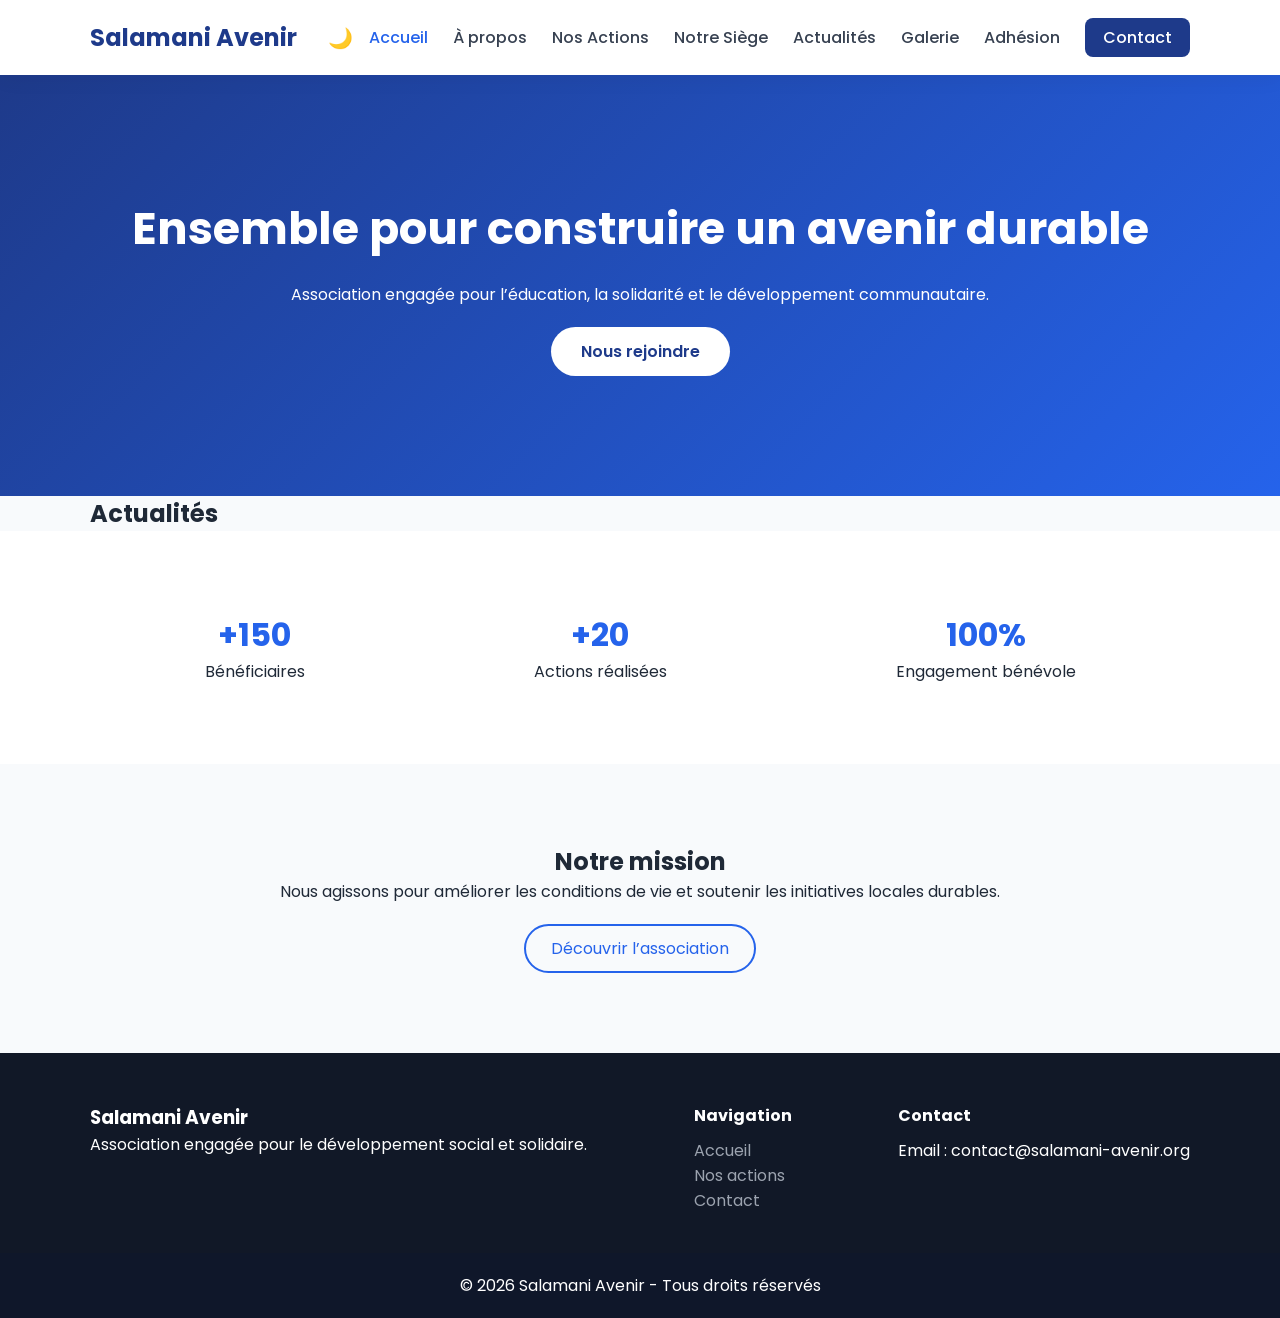
==== index.html @ 1fcb912e "Add files via upload Site officiel de l’association Salamani Avenir, présentant ses missions, action" ====
<!DOCTYPE html>
<html lang="fr">
<head>
<meta charset="UTF-8">
<meta name="viewport" content="width=device-width, initial-scale=1.0">
<title>Salamani Avenir | Association</title>
<link rel="stylesheet" href="style.css">
<link href="https://fonts.googleapis.com/css2?family=Poppins:wght@300;400;600;700&display=swap" rel="stylesheet">
</head>

<body>

<header class="header">
    <div class="container nav-container">
        <div class="logo">Salamani Avenir</div>
        <div class="menu-toggle" id="menu-toggle">☰</div>
        <button id="dark-mode-toggle" class="dark-btn">🌙</button>
        <nav>
            <ul id="nav-links">
                <li><a href="index.html" class="active">Accueil</a></li>
                <li><a href="a propos.html">À propos</a></li>
                <li><a href="actions.html">Nos Actions</a></li>
                <li><a href="siege.html">Notre Siège</a></li>
                <li><a href="actualites.html">Actualités</a></li>
                <li><a href="galerie.html">Galerie</a></li>
                <li><a href="adhesion.html">Adhésion</a></li>
                <li><a href="contact.html" class="btn-nav">Contact</a></li>
            </ul>
        </nav>
    </div>
</header>

<section class="hero">
    <div class="container hero-content fade-in">
        <h1>Ensemble pour construire un avenir durable</h1>
        <p>Association engagée pour l’éducation, la solidarité et le développement communautaire.</p>
        <a href="contact.html" class="btn">Nous rejoindre</a>
    </div>
</section>

<section class="home-news fade-in">
    <div class="container">
        <h2>Actualités</h2>
        <ul id="news-display"></ul>
    </div>
</section>

<section class="stats fade-in">
    <div class="container stats-grid">
        <div class="stat">
            <h2>+150</h2>
            <p>Bénéficiaires</p>
        </div>
        <div class="stat">
            <h2>+20</h2>
            <p>Actions réalisées</p>
        </div>
        <div class="stat">
            <h2>100%</h2>
            <p>Engagement bénévole</p>
        </div>
    </div>
</section>

<section class="preview fade-in">
    <div class="container">
        <h2>Notre mission</h2>
        <p>Nous agissons pour améliorer les conditions de vie et soutenir les initiatives locales durables.</p>
        <a href="apropos.html" class="btn-secondary">Découvrir l’association</a>
    </div>
</section>

<footer>
    <div class="container footer-grid">
        <div>
            <h3>Salamani Avenir</h3>
            <p>Association engagée pour le développement social et solidaire.</p>
        </div>
        <div>
            <h4>Navigation</h4>
            <p><a href="index.html">Accueil</a></p>
            <p><a href="actions.html">Nos actions</a></p>
            <p><a href="contact.html">Contact</a></p>
        </div>
        <div>
            <h4>Contact</h4>
            <p>Email : contact@salamani-avenir.org</p>
        </div>
    </div>
    <div class="copyright">
        © 2026 Salamani Avenir - Tous droits réservés
    </div>
</footer>

<script src="script.js"></script>
</body>
</html>
---- style.css ----
* {
    margin: 0;
    padding: 0;
    box-sizing: border-box;
}

body {
    font-family: 'Poppins', sans-serif;
    background: #f8fafc;
    color: #1f2937;
}

.container {
    width: 90%;
    max-width: 1100px;
    margin: auto;
}

/* HEADER */
.header {
    background: white;
    box-shadow: 0 4px 20px rgba(0,0,0,0.05);
    position: sticky;
    top: 0;
    z-index: 1000;
}

.nav-container {
    display: flex;
    justify-content: space-between;
    align-items: center;
    padding: 20px 0;
}

.logo {
    font-size: 1.5rem;
    font-weight: 700;
    color: #1e3a8a;
}

nav ul {
    display: flex;
    gap: 25px;
    list-style: none;
}

nav a {
    text-decoration: none;
    color: #374151;
    font-weight: 500;
    transition: 0.3s;
}

nav a:hover {
    color: #2563eb;
}

.active {
    color: #2563eb;
}

.btn-nav {
    background: #1e3a8a;
    color: white;
    padding: 8px 18px;
    border-radius: 8px;
}

/* HERO */
.hero {
    background: linear-gradient(135deg, #1e3a8a, #2563eb);
    color: white;
    padding: 120px 0;
    text-align: center;
}

.hero h1 {
    font-size: 2.8rem;
    margin-bottom: 20px;
}

.btn {
    display: inline-block;
    margin-top: 20px;
    background: white;
    color: #1e3a8a;
    padding: 12px 30px;
    border-radius: 30px;
    text-decoration: none;
    font-weight: 600;
    transition: 0.3s;
}

.btn:hover {
    transform: translateY(-3px);
}

.btn-secondary {
    display: inline-block;
    margin-top: 20px;
    padding: 10px 25px;
    border: 2px solid #2563eb;
    border-radius: 25px;
    text-decoration: none;
    color: #2563eb;
}

/* STATS */
.stats {
    padding: 80px 0;
    background: white;
}

.stats-grid {
    display: flex;
    justify-content: space-around;
    text-align: center;
}

.stat h2 {
    font-size: 2rem;
    color: #2563eb;
}

/* PREVIEW */
.preview {
    padding: 80px 0;
    text-align: center;
}

/* FOOTER */
footer {
    background: #111827;
    color: white;
    padding-top: 50px;
}

.footer-grid {
    display: flex;
    justify-content: space-between;
    gap: 40px;
}

.footer-grid h4 {
    margin-bottom: 10px;
}

footer a {
    color: #9ca3af;
    text-decoration: none;
}

footer a:hover {
    color: white;
}

.copyright {
    text-align: center;
    padding: 20px;
    margin-top: 40px;
    background: #0f172a;
}

/* RESPONSIVE */
.menu-toggle {
    display: none;
    font-size: 28px;
    cursor: pointer;
}

@media (max-width: 768px) {
    nav ul {
        flex-direction: column;
        position: absolute;
        top: 80px;
        right: 20px;
        background: white;
        padding: 20px;
        display: none;
        box-shadow: 0 5px 20px rgba(0,0,0,0.1);
    }

    nav ul.active {
        display: flex;
    }

    .menu-toggle {
        display: block;
    }

    .stats-grid,
    .footer-grid {
        flex-direction: column;
        text-align: center;
    }
}

/* ANIMATION */
.fade-in {
    opacity: 0;
    transform: translateY(30px);
    transition: all 0.8s ease;
}

.fade-in.visible {
    opacity: 1;
    transform: translateY(0);
}


.page-hero {
    padding: 80px 0;
    background: #2563eb;
    color: white;
    text-align: center;
}

.siege-grid {
    display: flex;
    gap: 40px;
    padding: 80px 0;
}

.siege-info {
    flex: 1;
}

.map-container {
    flex: 1;
}

.form-section {
    padding: 80px 0;
}

.news-grid {
    display: flex;
    gap: 30px;
    padding: 80px 0;
}

.news-card {
    background: white;
    padding: 25px;
    border-radius: 10px;
    box-shadow: 0 5px 20px rgba(0,0,0,0.08);
}

.gallery-grid {
    display: grid;
    grid-template-columns: repeat(auto-fit, minmax(250px, 1fr));
    gap: 15px;
    padding: 80px 0;
}

.gallery-grid img {
    width: 100%;
    border-radius: 10px;
    transition: 0.3s;
}

.gallery-grid img:hover {
    transform: scale(1.05);
}

.about-grid,
.actions-grid {
    display: grid;
    grid-template-columns: repeat(auto-fit, minmax(280px, 1fr));
    gap: 40px;
    padding: 80px 0;
}

.action-card,
.value-card {
    background: white;
    padding: 25px;
    border-radius: 12px;
    box-shadow: 0 5px 20px rgba(0,0,0,0.08);
    transition: 0.3s;
}

.action-card:hover {
    transform: translateY(-5px);
}


/* BOUTON MODE SOMBRE */
.dark-btn {
    background: none;
    border: none;
    font-size: 20px;
    cursor: pointer;
    margin-left: 15px;
}

/* MODE SOMBRE */
body.dark-mode {
    background: #0f172a;
    color: #f1f5f9;
}

body.dark-mode .header {
    background: #1e293b;
}

body.dark-mode .action-card,
body.dark-mode .value-card,
body.dark-mode .news-card {
    background: #1e293b;
    color: #f1f5f9;
}

body.dark-mode footer {
    background: #020617;
}

body.dark-mode nav a {
    color: #f1f5f9;
}

body.dark-mode .page-hero {
    background: #1e293b;
}
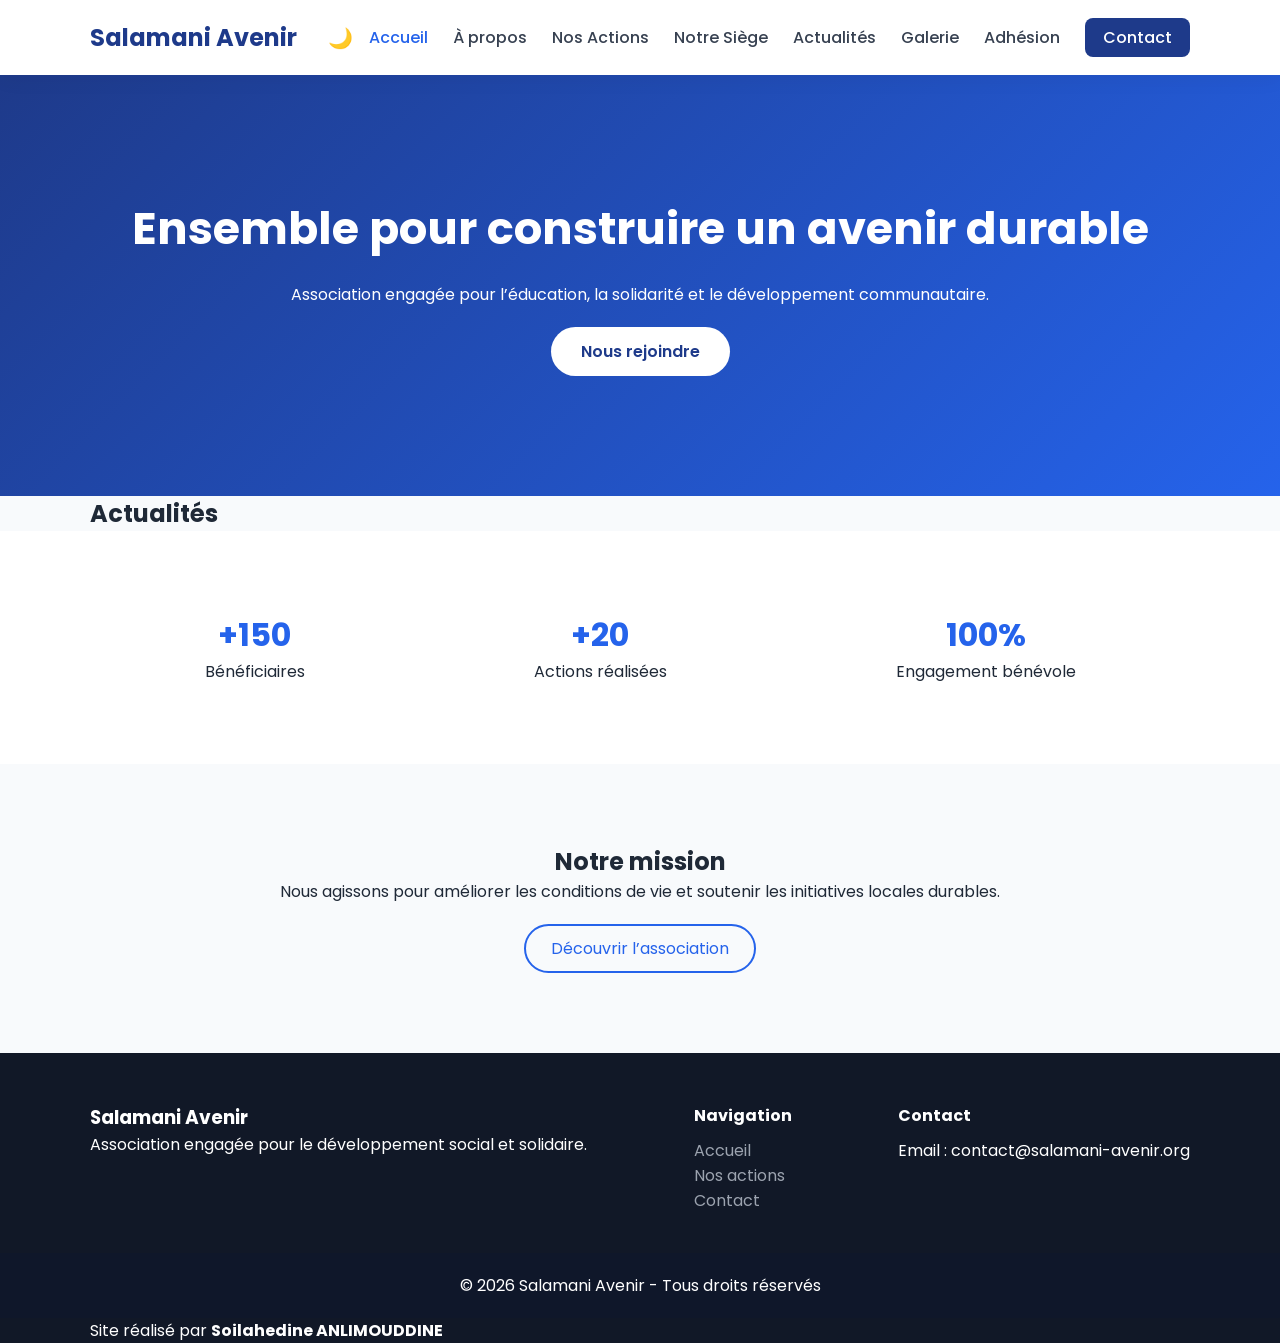
==== commit 58fd7411: "Update index.html modification page index" ====
--- a/index.html
+++ b/index.html
@@ -66,7 +66,7 @@
     <div class="container">
         <h2>Notre mission</h2>
         <p>Nous agissons pour améliorer les conditions de vie et soutenir les initiatives locales durables.</p>
-        <a href="apropos.html" class="btn-secondary">Découvrir l’association</a>
+        <a href="a propos.html" class="btn-secondary">Découvrir l’association</a>
     </div>
 </section>
 
@@ -90,8 +90,15 @@
     <div class="copyright">
         © 2026 Salamani Avenir - Tous droits réservés
     </div>
+    <div class=" container footer-content">
+        <p class="credit">
+      Site réalisé par <strong>Soilahedine ANLIMOUDDINE</strong>
 </footer>
 
 <script src="script.js"></script>
 </body>
-</html>+
+</html>
+
+
+
--- a/style.css
+++ b/style.css
@@ -324,7 +324,223 @@
 }
 
 
-
-
-
-
+.grid-actualites {
+  display: grid;
+  gap: 20px;
+  padding: 20px;
+}
+
+.carte {
+  background: #ffffff;
+  padding: 20px;
+  border-radius: 12px;
+  box-shadow: 0 4px 10px rgba(0,0,0,0.1);
+  transition: 0.3s;
+}
+
+.carte:hover {
+  transform: translateY(-5px);
+}
+
+
+.form-pro {
+  max-width: 500px;
+  margin: auto;
+  display: flex;
+  flex-direction: column;
+  gap: 15px;
+}
+
+.form-pro input,
+.form-pro textarea {
+  padding: 12px;
+  border-radius: 8px;
+  border: 1px solid #ccc;
+}
+
+.form-pro button {
+  padding: 12px;
+  background: #0066cc;
+  color: white;
+  border: none;
+  border-radius: 8px;
+  cursor: pointer;
+}
+
+.form-pro button:hover {
+  background: #004c99;
+}
+
+
+.gallery-grid {
+    display: grid;
+    grid-template-columns: repeat(auto-fit, minmax(250px, 1fr));
+    gap: 20px;
+}
+
+.gallery-item {
+    overflow: hidden;
+    border-radius: 15px;
+}
+
+.gallery-item img {
+    width: 100%;
+    display: block;
+    transition: transform 0.4s ease, box-shadow 0.4s ease;
+    cursor: pointer;
+    border-radius: 15px;
+}
+
+.gallery-item img:hover {
+    transform: scale(1.08);
+    box-shadow: 0 15px 30px rgba(0,0,0,0.3);
+}
+
+/* LIGHTBOX */
+.lightbox {
+    position: fixed;
+    display: none;
+    justify-content: center;
+    align-items: center;
+    inset: 0;
+    background: rgba(0,0,0,0.9);
+    z-index: 1000;
+}
+
+.lightbox img {
+    max-width: 90%;
+    max-height: 80%;
+    border-radius: 15px;
+}
+
+.lightbox .close {
+    position: absolute;
+    top: 30px;
+    right: 40px;
+    font-size: 40px;
+    color: white;
+    cursor: pointer;
+}
+
+/* SECTION FORMULAIRE */
+.form-section {
+    padding: 80px 20px;
+    background: #f4f6f9;
+}
+
+.form-container {
+    max-width: 600px;
+    margin: auto;
+    background: white;
+    padding: 40px;
+    border-radius: 15px;
+    box-shadow: 0 15px 40px rgba(0,0,0,0.1);
+}
+
+.form-container h2 {
+    text-align: center;
+    margin-bottom: 30px;
+    font-size: 28px;
+}
+
+/* FORM */
+.pro-form {
+    display: flex;
+    flex-direction: column;
+    gap: 20px;
+}
+
+.form-group {
+    display: flex;
+    flex-direction: column;
+}
+
+.form-group label {
+    margin-bottom: 8px;
+    font-weight: 600;
+}
+
+.form-group input,
+.form-group textarea {
+    padding: 12px 15px;
+    border-radius: 8px;
+    border: 1px solid #ccc;
+    font-size: 15px;
+    transition: 0.3s ease;
+}
+
+/* Effet focus moderne */
+.form-group input:focus,
+.form-group textarea:focus {
+    border-color: #0077ff;
+    outline: none;
+    box-shadow: 0 0 8px rgba(0,119,255,0.2);
+}
+
+/* BOUTON */
+.btn-submit {
+    padding: 14px;
+    border: none;
+    border-radius: 8px;
+    background: #0077ff;
+    color: white;
+    font-size: 16px;
+    font-weight: 600;
+    cursor: pointer;
+    transition: 0.3s ease;
+}
+
+.btn-submit:hover {
+    background: #005fcc;
+    transform: translateY(-2px);
+}
+
+/* Animation apparition */
+.fade-in {
+    opacity: 0;
+    transform: translateY(40px);
+    transition: all 0.8s ease;
+}
+
+.fade-in.visible {
+    opacity: 1;
+    transform: translateY(0);
+}
+
+/* Champs avec icônes */
+.input-icon {
+    position: relative;
+    display: flex;
+    align-items: center;
+}
+
+.input-icon i {
+    position: absolute;
+    left: 15px;
+    color: #0077ff;
+}
+
+.input-icon input,
+.input-icon textarea {
+    width: 100%;
+    padding: 12px 15px 12px 45px;
+    border-radius: 8px;
+    border: 1px solid #ccc;
+    transition: 0.3s ease;
+}
+
+.input-icon input:focus,
+.input-icon textarea:focus {
+    border-color: #0077ff;
+    box-shadow: 0 0 10px rgba(0,119,255,0.2);
+    outline: none;
+}
+
+/* Message succès */
+.success-message {
+    display: none;
+    text-align: center;
+    color: green;
+    font-weight: 600;
+    margin-top: 15px;
+}
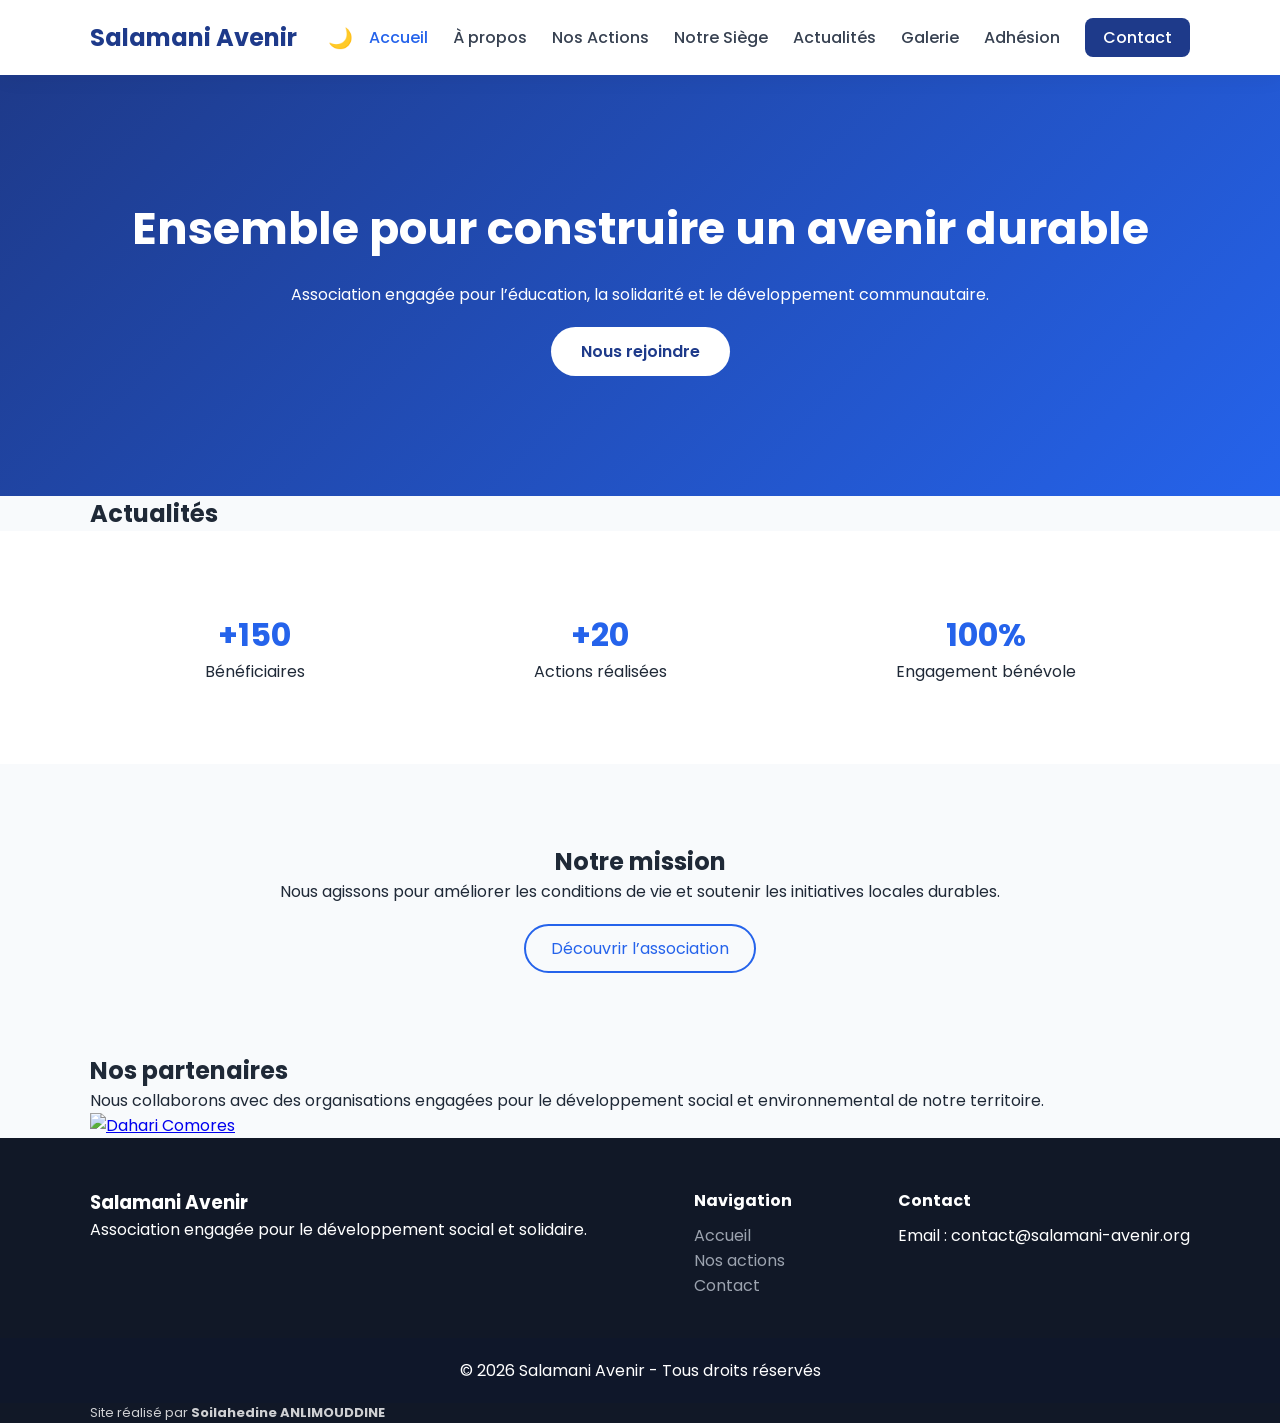
==== commit 12caa289: "Update index.html modification du page d'accueil" ====
--- a/index.html
+++ b/index.html
@@ -69,7 +69,25 @@
         <a href="a propos.html" class="btn-secondary">Découvrir l’association</a>
     </div>
 </section>
+<section class="partenaires">
+  <div class="container">
 
+    <h2>Nos partenaires</h2>
+    <p class="partenaires-desc">
+      Nous collaborons avec des organisations engagées pour le développement
+      social et environnemental de notre territoire.
+    </p>
+
+    <div class="partenaires-grid">
+
+      <a href="https://daharicomores.org" target="_blank" class="partenaire-card">
+        <img src="images/dahari-logo.png" alt="Dahari Comores">
+      </a>
+
+    </div>
+
+  </div>
+</section>
 <footer>
     <div class="container footer-grid">
         <div>
--- a/style.css
+++ b/style.css
@@ -544,3 +544,21 @@
     font-weight: 600;
     margin-top: 15px;
 }
+
+.footer-content {
+    display: flex;
+    flex-direction: column;
+    gap: 5px;
+}
+
+.credit {
+    font-size: 13px;
+    opacity: 0.8;
+}
+
+.strong {
+    color: white;
+    font-weight: 500;
+    margin-top: 40px;
+    background: #0f172a;
+}
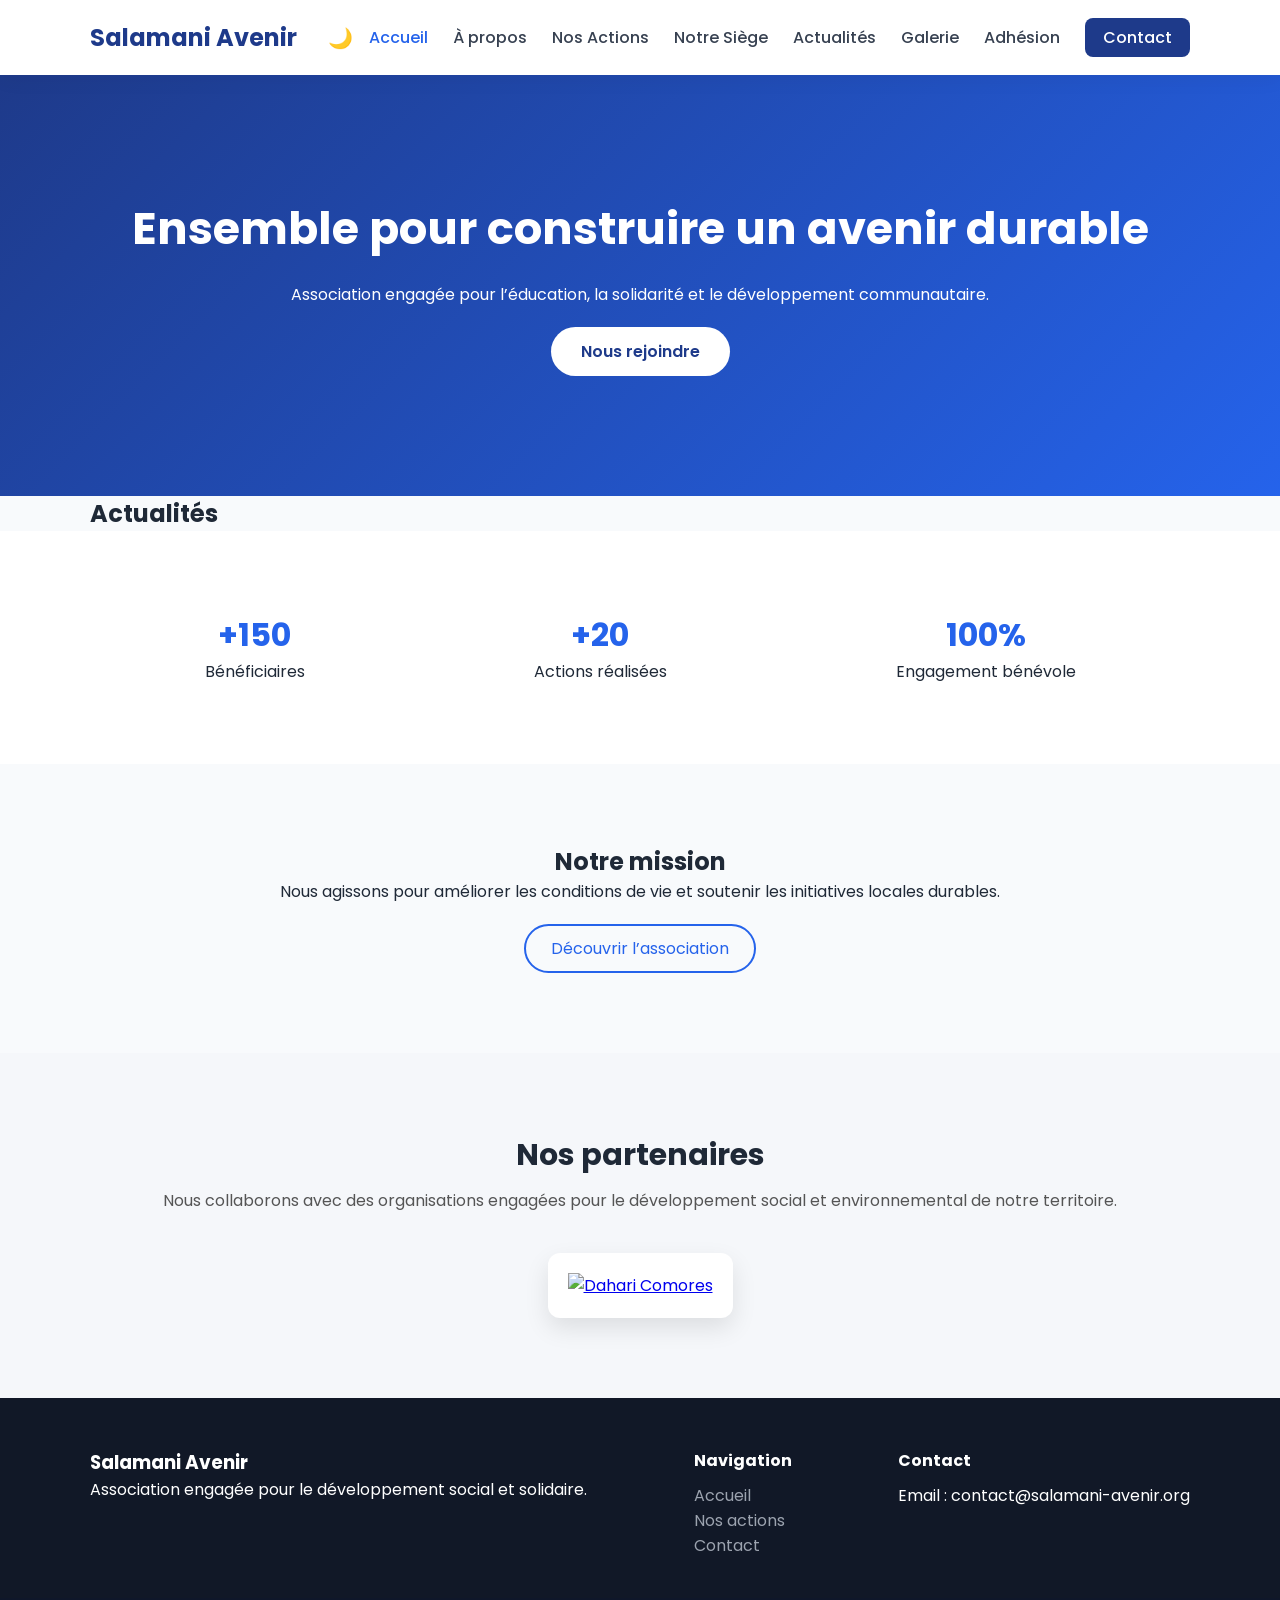
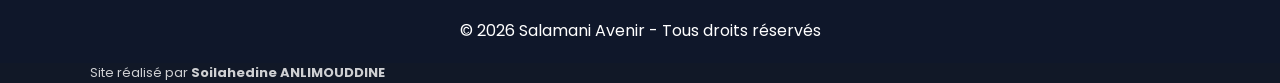
==== commit 32cabd3a: "Update index.html" ====
--- a/index.html
+++ b/index.html
@@ -81,7 +81,7 @@
     <div class="partenaires-grid">
 
       <a href="https://daharicomores.org" target="_blank" class="partenaire-card">
-        <img src="images/dahari-logo.png" alt="Dahari Comores">
+        <img src="https://s2.qwant.com/thumbr/220x88/d/9/45de4fc97d2c4927f438be5efab45c458b2aa65b56bb8aea07c8466209962c/OIP.MhpPZsgU6ufBfFw5PNat6AAAAA.jpg?u=https%3A%2F%2Ftse.mm.bing.net%2Fth%2Fid%2FOIP.MhpPZsgU6ufBfFw5PNat6AAAAA%3Fpid%3DApi&q=0&b=1&p=0&a=0" alt="Dahari Comores">
       </a>
 
     </div>
--- a/style.css
+++ b/style.css
@@ -562,3 +562,43 @@
     margin-top: 40px;
     background: #0f172a;
 }
+
+/* paretenaire */
+.partenaires {
+    padding: 80px 20px;
+    text-align: center;
+    background: #f5f7fa;
+}
+
+.partenaires h2 {
+    font-size: 30px;
+    margin-bottom: 10px;
+}
+
+.partenaires-desc {
+    margin-bottom: 40px;
+    color: #555;
+}
+
+.partenaires-grid {
+    display: flex;
+    justify-content: center;
+    gap: 40px;
+    flex-wrap: wrap;
+}
+
+.partenaire-card {
+    background: white;
+    padding: 20px;
+    border-radius: 12px;
+    box-shadow: 0 10px 25px rgba(0,0,0,0.1);
+    transition: 0.3s;
+}
+
+.partenaire-card img {
+    height: 70px;
+}
+
+.partenaire-card:hover {
+    transform: translateY(-5px);
+}
